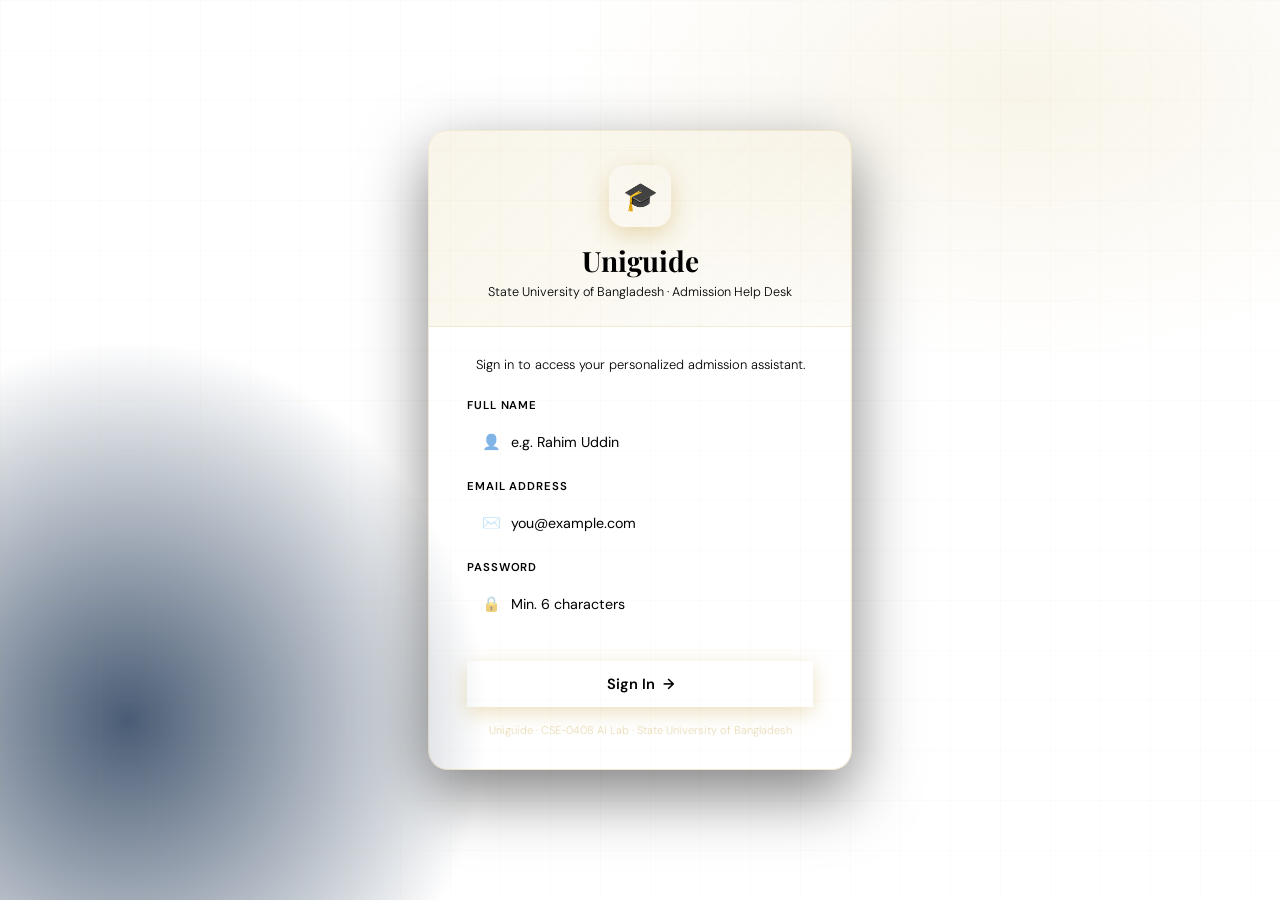
==== login.html @ 80318448 "sign in issue" ====
<!DOCTYPE html>
<html lang="en">
<head>
  <meta charset="UTF-8" />
  <meta name="viewport" content="width=device-width, initial-scale=1.0" />
  <title>Uniguide – Sign In</title>
  <link href="https://fonts.googleapis.com/css2?family=Playfair+Display:wght@600;700&family=DM+Sans:wght@300;400;500;600&display=swap" rel="stylesheet" />
  <link rel="stylesheet" href="styles.css" />
</head>
<body class="login-page">
 
  <div class="lcard">
    <div class="lhdr">
      <div class="llogo">🎓</div>
      <h1><span>Uni</span>guide</h1>
      <p>State University of Bangladesh &middot; Admission Help Desk</p>
    </div>
 
    <div class="lbody">
      <p class="ltag">Sign in to access your personalized admission assistant.</p>
 
      <!-- Full Name -->
      <div class="fg">
        <label for="lName">Full Name</label>
        <div class="fw" id="fw-name">
          <span class="ico">👤</span>
          <input type="text" id="lName" placeholder="e.g. Rahim Uddin" autocomplete="name" />
        </div>
        <div class="ferr" id="fe-name">Please enter your full name.</div>
      </div>
 
      <!-- Email -->
      <div class="fg">
        <label for="lEmail">Email Address</label>
        <div class="fw" id="fw-email">
          <span class="ico">✉️</span>
          <input type="email" id="lEmail" placeholder="you@example.com" autocomplete="email" />
        </div>
        <div class="ferr" id="fe-email">Please enter a valid email address.</div>
      </div>
 
      <!-- Password -->
      <div class="fg">
        <label for="lPass">Password</label>
        <div class="fw" id="fw-pass">
          <span class="ico">🔒</span>
          <input type="password" id="lPass" placeholder="Min. 6 characters" />
        </div>
        <div class="ferr" id="fe-pass">Password must be at least 6 characters.</div>
      </div>
 
      <button class="lbtn" id="loginBtn">Sign In &nbsp;→</button>
      <p class="lfn">Uniguide &middot; CSE-0408 AI Lab &middot; State University of Bangladesh</p>
    </div>
  </div>
 
  <div class="toast" id="toast"></div>
 
  <script src="script.js"></script>
</body>
</html>
---- styles.css ----
Copy

/* ════════════════════════════════════════
   UNIGUIDE — style.css
   All styling for login.html & index.html
════════════════════════════════════════ */
 
/* ─── Google Fonts loaded in HTML ─── */
 
/* ─── CSS Variables ─── */
:root {
  --navy:       #0d1b2a;
  --navy-mid:   #132338;
  --navy-light: #1c3352;
  --gold:       #c9a84c;
  --gold-light: #e8c87a;
  --white:      #ffffff;
  --cream-bg:   #f7f3ec;
  --cream-dark: #ede6d8;
  --text-dark:  #1a1a2e;
  --text-mid:   #3d4f6b;
  --text-light: #7a8fa8;
  --green:      #2ecc71;
  --red:        #e74c3c;
  --sidebar-w:  258px;
  --sidebar-c:  60px;
  --radius:     14px;
  --radius-sm:  8px;
  --t:          .24s cubic-bezier(.4,0,.2,1);
}
 
/* ─── Reset ─── */
*, *::before, *::after {
  margin: 0;
  padding: 0;
  box-sizing: border-box;
}
 
body {
  font-family: 'DM Sans', sans-serif;
  background: var(--navy);
  min-height: 100vh;
  display: flex;
  flex-direction: column;
}
 
/* ════════════════════════════════════
   LOGIN PAGE  (login.html)
════════════════════════════════════ */
 
body.login-page {
  align-items: center;
  justify-content: center;
  position: relative;
  overflow: hidden;
}
 
body.login-page::before {
  content: '';
  position: fixed;
  inset: 0;
  background:
    radial-gradient(ellipse 60% 50% at 80% 10%, rgba(201,168,76,.12) 0%, transparent 60%),
    radial-gradient(ellipse 40% 60% at 10% 80%, rgba(28,51,82,.8) 0%, transparent 70%);
  pointer-events: none;
  z-index: 0;
}
 
body.login-page::after {
  content: '';
  position: fixed;
  inset: 0;
  background-image:
    linear-gradient(rgba(201,168,76,.04) 1px, transparent 1px),
    linear-gradient(90deg, rgba(201,168,76,.04) 1px, transparent 1px);
  background-size: 50px 50px;
  pointer-events: none;
  z-index: 0;
}
 
/* Login Card */
.lcard {
  position: relative;
  z-index: 1;
  width: 100%;
  max-width: 424px;
  margin: 20px;
  background: linear-gradient(145deg, var(--navy-mid), var(--navy-light));
  border: 1px solid rgba(201,168,76,.25);
  border-radius: 20px;
  overflow: hidden;
  box-shadow: 0 24px 64px rgba(0,0,0,.5);
  animation: fadeUp .55s ease both;
}
 
@keyframes fadeUp {
  from { opacity: 0; transform: translateY(22px); }
  to   { opacity: 1; transform: translateY(0); }
}
 
.lhdr {
  background: linear-gradient(135deg, rgba(201,168,76,.12), rgba(201,168,76,.03));
  border-bottom: 1px solid rgba(201,168,76,.17);
  padding: 34px 38px 26px;
  text-align: center;
}
 
.llogo {
  width: 62px;
  height: 62px;
  background: linear-gradient(135deg, var(--gold), var(--gold-light));
  border-radius: 16px;
  display: flex;
  align-items: center;
  justify-content: center;
  font-size: 28px;
  margin: 0 auto 15px;
  box-shadow: 0 8px 24px rgba(201,168,76,.4);
}
 
.lhdr h1 {
  font-family: 'Playfair Display', serif;
  font-size: 1.75rem;
  color: var(--white);
}
.lhdr h1 span { color: var(--gold); }
.lhdr p {
  color: var(--text-light);
  font-size: .79rem;
  margin-top: 4px;
  font-weight: 300;
}
 
.lbody { padding: 28px 38px 32px; }
 
.ltag {
  font-size: .81rem;
  color: var(--text-light);
  text-align: center;
  margin-bottom: 22px;
  line-height: 1.55;
  font-weight: 300;
}
 
/* Form Groups */
.fg { margin-bottom: 15px; }
 
.fg label {
  display: block;
  font-size: .71rem;
  font-weight: 600;
  color: var(--gold-light);
  text-transform: uppercase;
  letter-spacing: .08em;
  margin-bottom: 7px;
}
 
.fw {
  display: flex;
  align-items: center;
  gap: 10px;
  background: rgba(255,255,255,.06);
  border: 1px solid rgba(255,255,255,.1);
  border-radius: var(--radius-sm);
  padding: 0 14px;
  transition: border-color var(--t), background var(--t), box-shadow var(--t);
}
.fw:focus-within {
  border-color: var(--gold);
  background: rgba(255,255,255,.09);
  box-shadow: 0 0 0 3px rgba(201,168,76,.1);
}
.fw.err {
  border-color: var(--red);
  box-shadow: 0 0 0 3px rgba(231,76,60,.1);
}
.fw .ico {
  font-size: 15px;
  opacity: .55;
  flex-shrink: 0;
}
.fw input {
  flex: 1;
  background: transparent;
  border: none;
  outline: none;
  color: var(--white);
  font-family: 'DM Sans', sans-serif;
  font-size: .89rem;
  padding: 12px 0;
}
.fw input::placeholder { color: var(--text-light); }
 
.ferr {
  display: none;
  font-size: .7rem;
  color: var(--red);
  margin-top: 5px;
  padding-left: 2px;
}
.ferr.show { display: block; }
 
/* Login Button */
.lbtn {
  width: 100%;
  padding: 13px;
  background: linear-gradient(135deg, var(--gold), var(--gold-light));
  border: none;
  border-radius: var(--radius-sm);
  color: var(--navy);
  font-family: 'DM Sans', sans-serif;
  font-size: .92rem;
  font-weight: 600;
  cursor: pointer;
  transition: transform var(--t), box-shadow var(--t), opacity var(--t);
  margin-top: 20px;
  box-shadow: 0 6px 20px rgba(201,168,76,.35);
}
.lbtn:hover {
  transform: translateY(-2px);
  box-shadow: 0 10px 28px rgba(201,168,76,.5);
}
.lbtn:active { transform: translateY(0); }
.lbtn:disabled { opacity: .6; cursor: not-allowed; transform: none; }
 
.lfn {
  text-align: center;
  font-size: .69rem;
  color: rgba(201,168,76,.4);
  margin-top: 16px;
  font-weight: 300;
}
 
/* Toast */
.toast {
  position: fixed;
  bottom: 22px;
  left: 50%;
  transform: translateX(-50%) translateY(50px);
  background: rgba(13,27,42,.93);
  border: 1px solid rgba(201,168,76,.22);
  border-radius: 30px;
  padding: 9px 20px;
  font-size: .79rem;
  color: var(--gold-light);
  font-weight: 500;
  transition: transform .3s cubic-bezier(.34,1.56,.64,1);
  z-index: 1000;
  pointer-events: none;
  white-space: nowrap;
}
.toast.show { transform: translateX(-50%) translateY(0); }
.toast.ok   { color: var(--green); border-color: rgba(46,204,113,.28); }
.toast.bad  { color: var(--red);   border-color: rgba(231,76,60,.28); }
 
 
/* ════════════════════════════════════
   CHAT PAGE  (index.html)
════════════════════════════════════ */
 
body.chat-page {
  flex-direction: row;
  height: 100vh;
  overflow: hidden;
}
 
/* ─── Sidebar ─── */
.sidebar {
  width: var(--sidebar-w);
  min-width: var(--sidebar-w);
  background: var(--navy-mid);
  border-right: 1px solid rgba(201,168,76,.1);
  display: flex;
  flex-direction: column;
  transition: width var(--t), min-width var(--t);
  position: relative;
  z-index: 10;
  overflow: hidden;
  flex-shrink: 0;
}
.sidebar.collapsed {
  width: var(--sidebar-c);
  min-width: var(--sidebar-c);
}
 
/* Sidebar Top */
.sb-top {
  padding: 12px 8px 8px;
  display: flex;
  flex-direction: column;
  gap: 5px;
  border-bottom: 1px solid rgba(255,255,255,.04);
}
 
.sb-btn {
  display: flex;
  align-items: center;
  gap: 10px;
  padding: 9px 10px;
  border-radius: var(--radius-sm);
  border: none;
  background: transparent;
  color: var(--text-light);
  font-family: 'DM Sans', sans-serif;
  font-size: .83rem;
  font-weight: 500;
  cursor: pointer;
  transition: background var(--t), color var(--t);
  white-space: nowrap;
  overflow: hidden;
  width: 100%;
  text-align: left;
  position: relative;
}
.sb-btn:hover { background: rgba(255,255,255,.07); color: var(--white); }
 
.sb-icon {
  width: 20px;
  height: 20px;
  flex-shrink: 0;
  display: flex;
  align-items: center;
  justify-content: center;
  font-size: 15px;
}
.sb-label {
  overflow: hidden;
  opacity: 1;
  max-width: 200px;
  transition: opacity var(--t), max-width var(--t);
}
.sidebar.collapsed .sb-label { opacity: 0; max-width: 0; }
 
.new-chat-btn {
  background: rgba(201,168,76,.1) !important;
  border: 1px solid rgba(201,168,76,.18) !important;
  color: var(--gold-light) !important;
  font-weight: 600 !important;
}
.new-chat-btn:hover {
  background: rgba(201,168,76,.2) !important;
  color: var(--gold) !important;
}
 
/* Sidebar Mid */
.sb-mid {
  flex: 1;
  overflow-y: auto;
  overflow-x: hidden;
  padding: 8px;
  scrollbar-width: thin;
  scrollbar-color: rgba(255,255,255,.07) transparent;
}
.sb-mid::-webkit-scrollbar { width: 3px; }
.sb-mid::-webkit-scrollbar-thumb { background: rgba(255,255,255,.08); border-radius: 3px; }
 
.sb-sec-lbl {
  font-size: .64rem;
  font-weight: 600;
  color: var(--text-light);
  text-transform: uppercase;
  letter-spacing: .09em;
  padding: 6px 10px 4px;
  white-space: nowrap;
  overflow: hidden;
  opacity: 1;
  transition: opacity var(--t);
}
.sidebar.collapsed .sb-sec-lbl { opacity: 0; }
 
.sb-empty {
  padding: 18px 10px;
  font-size: .77rem;
  color: rgba(255,255,255,.18);
  text-align: center;
  line-height: 1.55;
  transition: opacity var(--t);
}
.sidebar.collapsed .sb-empty { opacity: 0; }
 
/* Chat List Items */
.chat-item {
  display: flex;
  align-items: center;
  gap: 9px;
  padding: 9px 10px;
  border-radius: var(--radius-sm);
  cursor: pointer;
  transition: background var(--t);
  white-space: nowrap;
  overflow: hidden;
  width: 100%;
  border: 1px solid transparent;
  background: transparent;
  text-align: left;
  position: relative;
}
.chat-item:hover { background: rgba(255,255,255,.07); }
.chat-item.active {
  background: rgba(201,168,76,.1);
  border-color: rgba(201,168,76,.18);
}
.ci-ico {
  width: 18px;
  height: 18px;
  flex-shrink: 0;
  display: flex;
  align-items: center;
  justify-content: center;
  font-size: 12px;
  color: var(--text-light);
}
.chat-item.active .ci-ico { color: var(--gold-light); }
.ci-title {
  flex: 1;
  font-size: .8rem;
  color: var(--text-light);
  overflow: hidden;
  text-overflow: ellipsis;
  opacity: 1;
  max-width: 165px;
  transition: opacity var(--t), max-width var(--t);
}
.chat-item.active .ci-title { color: var(--gold-light); }
.sidebar.collapsed .ci-title { opacity: 0; max-width: 0; }
 
/* Sidebar Bottom — Profile */
.sb-bot {
  padding: 8px 8px 12px;
  border-top: 1px solid rgba(255,255,255,.05);
  position: relative;
}
 
.profile-btn {
  display: flex;
  align-items: center;
  gap: 10px;
  padding: 9px 10px;
  border-radius: var(--radius-sm);
  cursor: pointer;
  transition: background var(--t);
  white-space: nowrap;
  overflow: hidden;
  width: 100%;
  border: none;
  background: transparent;
  text-align: left;
  position: relative;
}
.profile-btn:hover { background: rgba(255,255,255,.07); }
 
.avatar {
  width: 32px;
  height: 32px;
  border-radius: 50%;
  background: linear-gradient(135deg, var(--gold), var(--gold-light));
  display: flex;
  align-items: center;
  justify-content: center;
  font-size: .88rem;
  font-weight: 700;
  color: var(--navy);
  flex-shrink: 0;
}
 
.profile-info {
  flex: 1;
  overflow: hidden;
  opacity: 1;
  max-width: 190px;
  transition: opacity var(--t), max-width var(--t);
}
.sidebar.collapsed .profile-info { opacity: 0; max-width: 0; }
.pname {
  font-size: .82rem;
  font-weight: 600;
  color: var(--white);
  overflow: hidden;
  text-overflow: ellipsis;
}
.phint { font-size: .68rem; color: var(--text-light); margin-top: 1px; }
 
/* Profile Dropdown */
.pdrop {
  position: absolute;
  bottom: calc(100% + 6px);
  left: 8px;
  width: calc(var(--sidebar-w) - 16px);
  background: var(--navy-light);
  border: 1px solid rgba(201,168,76,.18);
  border-radius: var(--radius);
  box-shadow: 0 16px 48px rgba(0,0,0,.55);
  overflow: hidden;
  transform-origin: bottom left;
  transform: scale(.95) translateY(6px);
  opacity: 0;
  pointer-events: none;
  transition: transform var(--t), opacity var(--t);
  z-index: 200;
}
.pdrop.open { transform: scale(1) translateY(0); opacity: 1; pointer-events: all; }
.sidebar.collapsed .pdrop { left: 66px; bottom: 8px; width: 200px; }
 
.dd-email {
  padding: 11px 15px 9px;
  font-size: .74rem;
  color: var(--text-light);
  white-space: nowrap;
  overflow: hidden;
  text-overflow: ellipsis;
}
.dd-div { height: 1px; background: rgba(255,255,255,.07); margin: 2px 0; }
.dd-item {
  display: flex;
  align-items: center;
  gap: 10px;
  padding: 10px 15px;
  font-size: .81rem;
  color: var(--text-light);
  cursor: pointer;
  transition: background var(--t), color var(--t);
  border: none;
  background: transparent;
  width: 100%;
  text-align: left;
  font-family: 'DM Sans', sans-serif;
}
.dd-item:hover { background: rgba(255,255,255,.07); color: var(--white); }
.dd-item.danger { color: #e88c85; }
.dd-item.danger:hover { background: rgba(231,76,60,.12); color: var(--red); }
.dd-ico { font-size: 13px; width: 16px; text-align: center; }
 
/* Tooltip */
.has-tip { position: relative; }
.tip {
  position: absolute;
  left: calc(100% + 10px);
  top: 50%;
  transform: translateY(-50%);
  background: rgba(10,22,36,.97);
  border: 1px solid rgba(201,168,76,.2);
  border-radius: 6px;
  padding: 5px 10px;
  font-size: .71rem;
  color: var(--white);
  white-space: nowrap;
  pointer-events: none;
  opacity: 0;
  transition: opacity .14s;
  z-index: 300;
}
.sidebar.collapsed .has-tip:hover .tip { opacity: 1; }
 
/* ─── Main Area ─── */
.main {
  flex: 1;
  display: flex;
  flex-direction: column;
  overflow: hidden;
  background: var(--cream-bg);
}
 
/* Topbar */
.topbar {
  background: var(--white);
  border-bottom: 1px solid rgba(201,168,76,.15);
  padding: 0 22px;
  height: 54px;
  display: flex;
  align-items: center;
  gap: 12px;
  flex-shrink: 0;
}
.topbar-logo { display: flex; align-items: center; gap: 10px; }
.topbar-badge {
  width: 30px;
  height: 30px;
  background: linear-gradient(135deg, var(--gold), var(--gold-light));
  border-radius: 8px;
  display: flex;
  align-items: center;
  justify-content: center;
  font-size: 15px;
  box-shadow: 0 2px 8px rgba(201,168,76,.3);
}
.topbar-title {
  font-family: 'Playfair Display', serif;
  font-size: 1.05rem;
  color: var(--text-dark);
}
.topbar-title span { color: var(--gold); }
.topbar-sub {
  font-size: .71rem;
  color: var(--text-light);
  font-weight: 300;
  margin-left: 4px;
}
.topbar-right {
  margin-left: auto;
  display: flex;
  align-items: center;
  gap: 9px;
}
 
.status-pill {
  display: flex;
  align-items: center;
  gap: 6px;
  background: rgba(46,204,113,.09);
  border: 1px solid rgba(46,204,113,.28);
  border-radius: 20px;
  padding: 4px 11px;
  font-size: .72rem;
  color: var(--green);
  font-weight: 500;
}
.status-dot {
  width: 6px;
  height: 6px;
  background: var(--green);
  border-radius: 50%;
  animation: pulse 2s ease infinite;
}
@keyframes pulse {
  0%, 100% { opacity: 1; transform: scale(1); }
  50%       { opacity: .5; transform: scale(1.3); }
}
 
.lang-toggle {
  display: flex;
  background: rgba(13,27,42,.05);
  border: 1px solid rgba(13,27,42,.18);
  border-radius: 7px;
  overflow: hidden;
}
.lang-btn {
  padding: 5px 12px;
  font-size: .71rem;
  font-family: 'DM Sans', sans-serif;
  font-weight: 500;
  color: var(--text-mid);
  background: transparent;
  border: none;
  cursor: pointer;
  transition: all .2s;
}
.lang-btn.active { background: var(--navy-mid); color: var(--gold-light); }
 
/* Chat Area */
.chat-area {
  flex: 1;
  overflow-y: auto;
  padding: 24px 30px;
  display: flex;
  flex-direction: column;
  gap: 18px;
  scroll-behavior: smooth;
}
.chat-area::-webkit-scrollbar { width: 5px; }
.chat-area::-webkit-scrollbar-track { background: transparent; }
.chat-area::-webkit-scrollbar-thumb { background: var(--cream-dark); border-radius: 10px; }
 
/* Welcome Screen */
.welcome-screen {
  flex: 1;
  display: flex;
  flex-direction: column;
  align-items: center;
  justify-content: center;
  gap: 10px;
  padding: 40px 20px;
  text-align: center;
}
.welcome-screen .wico {
  width: 64px;
  height: 64px;
  background: linear-gradient(135deg, var(--navy-mid), var(--navy-light));
  border-radius: 18px;
  display: flex;
  align-items: center;
  justify-content: center;
  font-size: 28px;
  box-shadow: 0 8px 24px rgba(13,27,42,.14);
  margin-bottom: 8px;
}
.welcome-screen h2 {
  font-family: 'Playfair Display', serif;
  font-size: 1.35rem;
  color: var(--text-dark);
  font-weight: 600;
}
.welcome-screen h2 span { color: var(--gold); }
.welcome-screen p {
  font-size: .83rem;
  color: var(--text-light);
  line-height: 1.6;
  max-width: 340px;
}
.welcome-screen .welcome-hint {
  display: flex;
  flex-wrap: wrap;
  gap: 8px;
  justify-content: center;
  margin-top: 14px;
}
.welcome-chip {
  padding: 6px 14px;
  background: rgba(201,168,76,.08);
  border: 1px solid rgba(201,168,76,.2);
  border-radius: 20px;
  font-size: .73rem;
  color: var(--text-mid);
  cursor: pointer;
  transition: all .2s;
  font-family: 'DM Sans', sans-serif;
}
.welcome-chip:hover {
  background: rgba(201,168,76,.18);
  border-color: var(--gold);
  color: var(--text-dark);
  transform: translateY(-1px);
}
 
/* Messages */
.msg {
  display: flex;
  gap: 12px;
  animation: msgIn .28s ease both;
  max-width: 82%;
}
@keyframes msgIn {
  from { opacity: 0; transform: translateY(8px); }
  to   { opacity: 1; transform: translateY(0); }
}
.msg.user { align-self: flex-end; flex-direction: row-reverse; max-width: 74%; }
 
.msg-av {
  width: 34px;
  height: 34px;
  border-radius: 9px;
  display: flex;
  align-items: center;
  justify-content: center;
  font-size: 15px;
  flex-shrink: 0;
  margin-top: 2px;
}
.bot-av  { background: linear-gradient(135deg, var(--navy-mid), var(--navy-light)); }
.user-av { background: linear-gradient(135deg, var(--gold), var(--gold-light)); }
 
.msg-inner { display: flex; flex-direction: column; }
.msg-bubble {
  padding: 12px 16px;
  border-radius: 14px;
  font-size: .86rem;
  line-height: 1.65;
}
.bot .msg-bubble {
  background: var(--white);
  color: var(--text-dark);
  border-radius: 3px 14px 14px 14px;
  box-shadow: 0 1px 6px rgba(0,0,0,.06);
  border-left: 3px solid var(--gold);
}
.user .msg-bubble {
  background: linear-gradient(135deg, var(--navy-mid), var(--navy-light));
  color: var(--white);
  border-radius: 14px 3px 14px 14px;
}
.msg-bubble strong { color: var(--navy); font-weight: 600; }
.user .msg-bubble strong { color: var(--gold-light); }
.msg-bubble ul {
  margin: 8px 0 0;
  padding-left: 17px;
  display: flex;
  flex-direction: column;
  gap: 3px;
}
.msg-bubble li { color: inherit; }
 
.msg-time {
  font-size: .65rem;
  color: var(--text-light);
  margin-top: 4px;
  padding: 0 3px;
}
.msg.user .msg-time { text-align: right; }
 
.info-card {
  background: linear-gradient(135deg, rgba(201,168,76,.07), rgba(201,168,76,.02));
  border: 1px solid rgba(201,168,76,.2);
  border-radius: 9px;
  padding: 9px 13px;
  margin-top: 9px;
  font-size: .8rem;
}
.info-card .label {
  font-size: .67rem;
  font-weight: 600;
  color: var(--gold);
  text-transform: uppercase;
  letter-spacing: .07em;
  margin-bottom: 5px;
}
 
/* Typing Indicator */
.typing-indicator { display: flex; gap: 12px; align-items: center; }
.typing-dots {
  background: var(--white);
  border-radius: 3px 14px 14px 14px;
  border-left: 3px solid var(--gold);
  padding: 13px 17px;
  display: flex;
  gap: 5px;
  box-shadow: 0 1px 6px rgba(0,0,0,.06);
}
.typing-dots span {
  width: 6px;
  height: 6px;
  background: var(--text-light);
  border-radius: 50%;
  animation: bounce 1.2s ease infinite;
}
.typing-dots span:nth-child(2) { animation-delay: .2s; }
.typing-dots span:nth-child(3) { animation-delay: .4s; }
@keyframes bounce {
  0%, 80%, 100% { transform: translateY(0); }
  40%            { transform: translateY(-6px); }
}
 
/* Input Area */
.input-wrap-outer {
  padding: 12px 22px 16px;
  background: var(--white);
  border-top: 1px solid rgba(201,168,76,.1);
  flex-shrink: 0;
}
.input-row {
  display: flex;
  gap: 9px;
  align-items: flex-end;
  background: rgba(13,27,42,.05);
  border: 1px solid rgba(13,27,42,.18);
  border-radius: 12px;
  padding: 9px 13px;
  transition: border-color .2s, box-shadow .2s;
}
.input-row:focus-within {
  border-color: var(--gold);
  box-shadow: 0 0 0 3px rgba(201,168,76,.1);
}
#userInput {
  flex: 1;
  background: transparent;
  border: none;
  outline: none;
  color: var(--text-dark);
  font-family: 'DM Sans', sans-serif;
  font-size: .87rem;
  resize: none;
  max-height: 100px;
  line-height: 1.5;
}
#userInput::placeholder { color: var(--text-light); }
 
.ibtn {
  width: 34px;
  height: 34px;
  border-radius: 8px;
  border: none;
  cursor: pointer;
  display: flex;
  align-items: center;
  justify-content: center;
  font-size: 15px;
  flex-shrink: 0;
  transition: all .2s;
}
.send-btn {
  background: linear-gradient(135deg, var(--gold), var(--gold-light));
  box-shadow: 0 3px 10px rgba(201,168,76,.3);
  color: var(--navy);
}
.send-btn:hover { transform: translateY(-1px); box-shadow: 0 5px 16px rgba(201,168,76,.45); }
.clear-btn {
  background: rgba(231,76,60,.07);
  border: 1px solid rgba(231,76,60,.14) !important;
  color: var(--text-light);
}
.clear-btn:hover { background: rgba(231,76,60,.15); color: var(--red); }
 
/* Mobile Overlay */
.sb-overlay {
  display: none;
  position: fixed;
  inset: 0;
  background: rgba(0,0,0,.5);
  z-index: 9;
}
 
/* Mobile Toggle */
.mob-toggle {
  display: none;
  width: 32px;
  height: 32px;
  border-radius: 8px;
  border: 1px solid rgba(13,27,42,.18);
  background: transparent;
  cursor: pointer;
  font-size: 16px;
  align-items: center;
  justify-content: center;
  color: var(--text-mid);
  transition: background .2s;
}
.mob-toggle:hover { background: rgba(13,27,42,.05); }
 
/* ════════════════════════════════════
   RESPONSIVE
════════════════════════════════════ */
 
@media (max-width: 768px) {
  /* Login */
  .lcard { margin: 16px; }
  .lhdr { padding: 26px 24px 20px; }
  .lbody { padding: 22px 24px 26px; }
 
  /* Chat sidebar becomes off-canvas */
  .sidebar {
    position: fixed;
    top: 0;
    left: 0;
    bottom: 0;
    transform: translateX(-100%);
    transition: transform var(--t);
    width: var(--sidebar-w) !important;
    min-width: var(--sidebar-w) !important;
    z-index: 10;
  }
  .sidebar.mob-open { transform: translateX(0); }
  .sb-overlay { display: block; opacity: 0; transition: opacity .3s; pointer-events: none; }
  .sb-overlay.show { opacity: 1; pointer-events: all; }
  .mob-toggle { display: flex; }
  .topbar-sub { display: none; }
  .chat-area { padding: 14px; }
  .status-pill { display: none; }
}
 
@media (max-width: 480px) {
  .lhdr h1 { font-size: 1.45rem; }
  .llogo { width: 52px; height: 52px; font-size: 22px; }
  .msg, .msg.user { max-width: 95%; }
  .topbar-title { font-size: .92rem; }
}
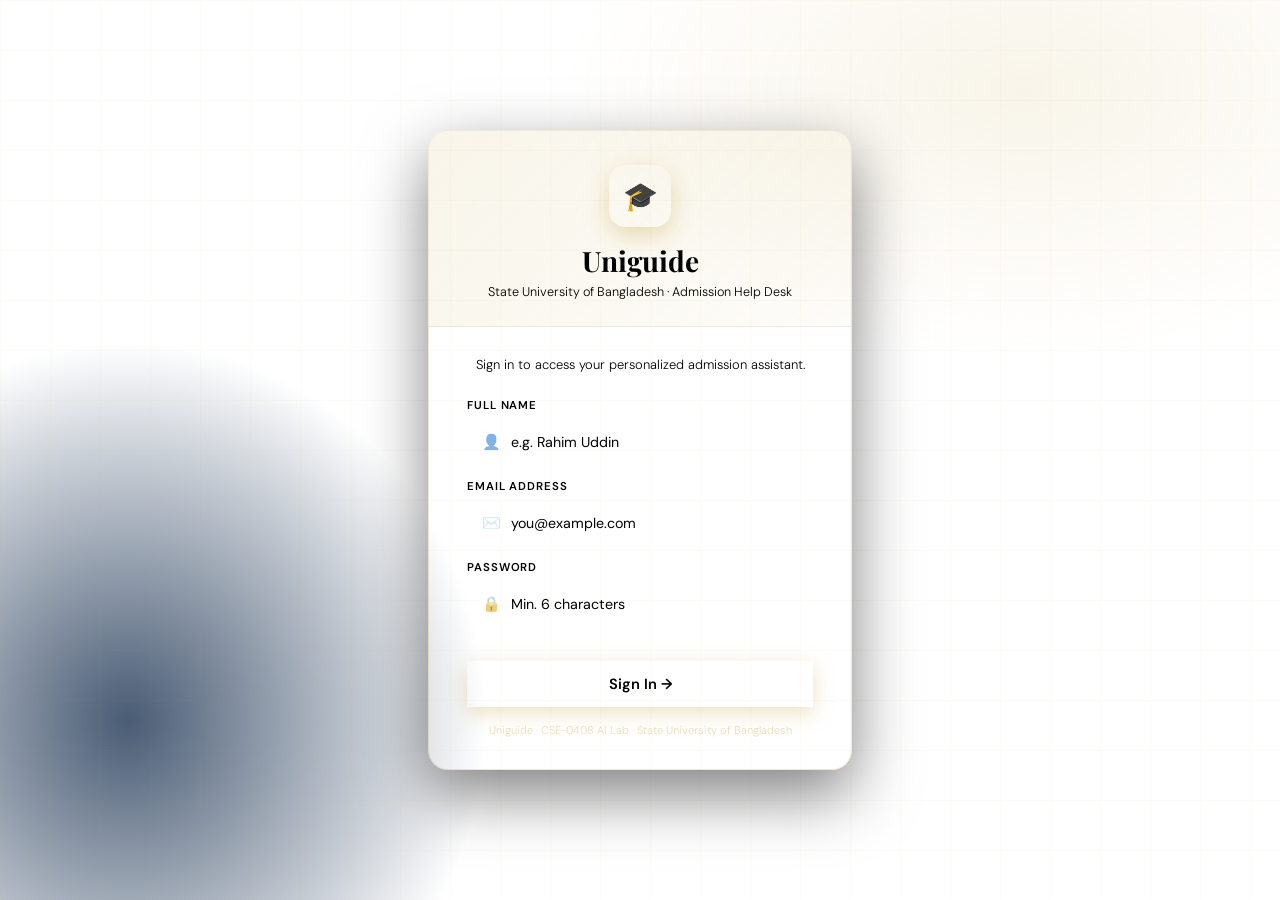
==== commit f35503b9: "sign in problem solve" ====
--- a/login.html
+++ b/login.html
@@ -49,7 +49,7 @@
         <div class="ferr" id="fe-pass">Password must be at least 6 characters.</div>
       </div>
  
-      <button class="lbtn" id="loginBtn">Sign In &nbsp;→</button>
+      <button class="lbtn" id="loginBtn" onclick="handleLogin()">Sign In →</button>
       <p class="lfn">Uniguide &middot; CSE-0408 AI Lab &middot; State University of Bangladesh</p>
     </div>
   </div>
